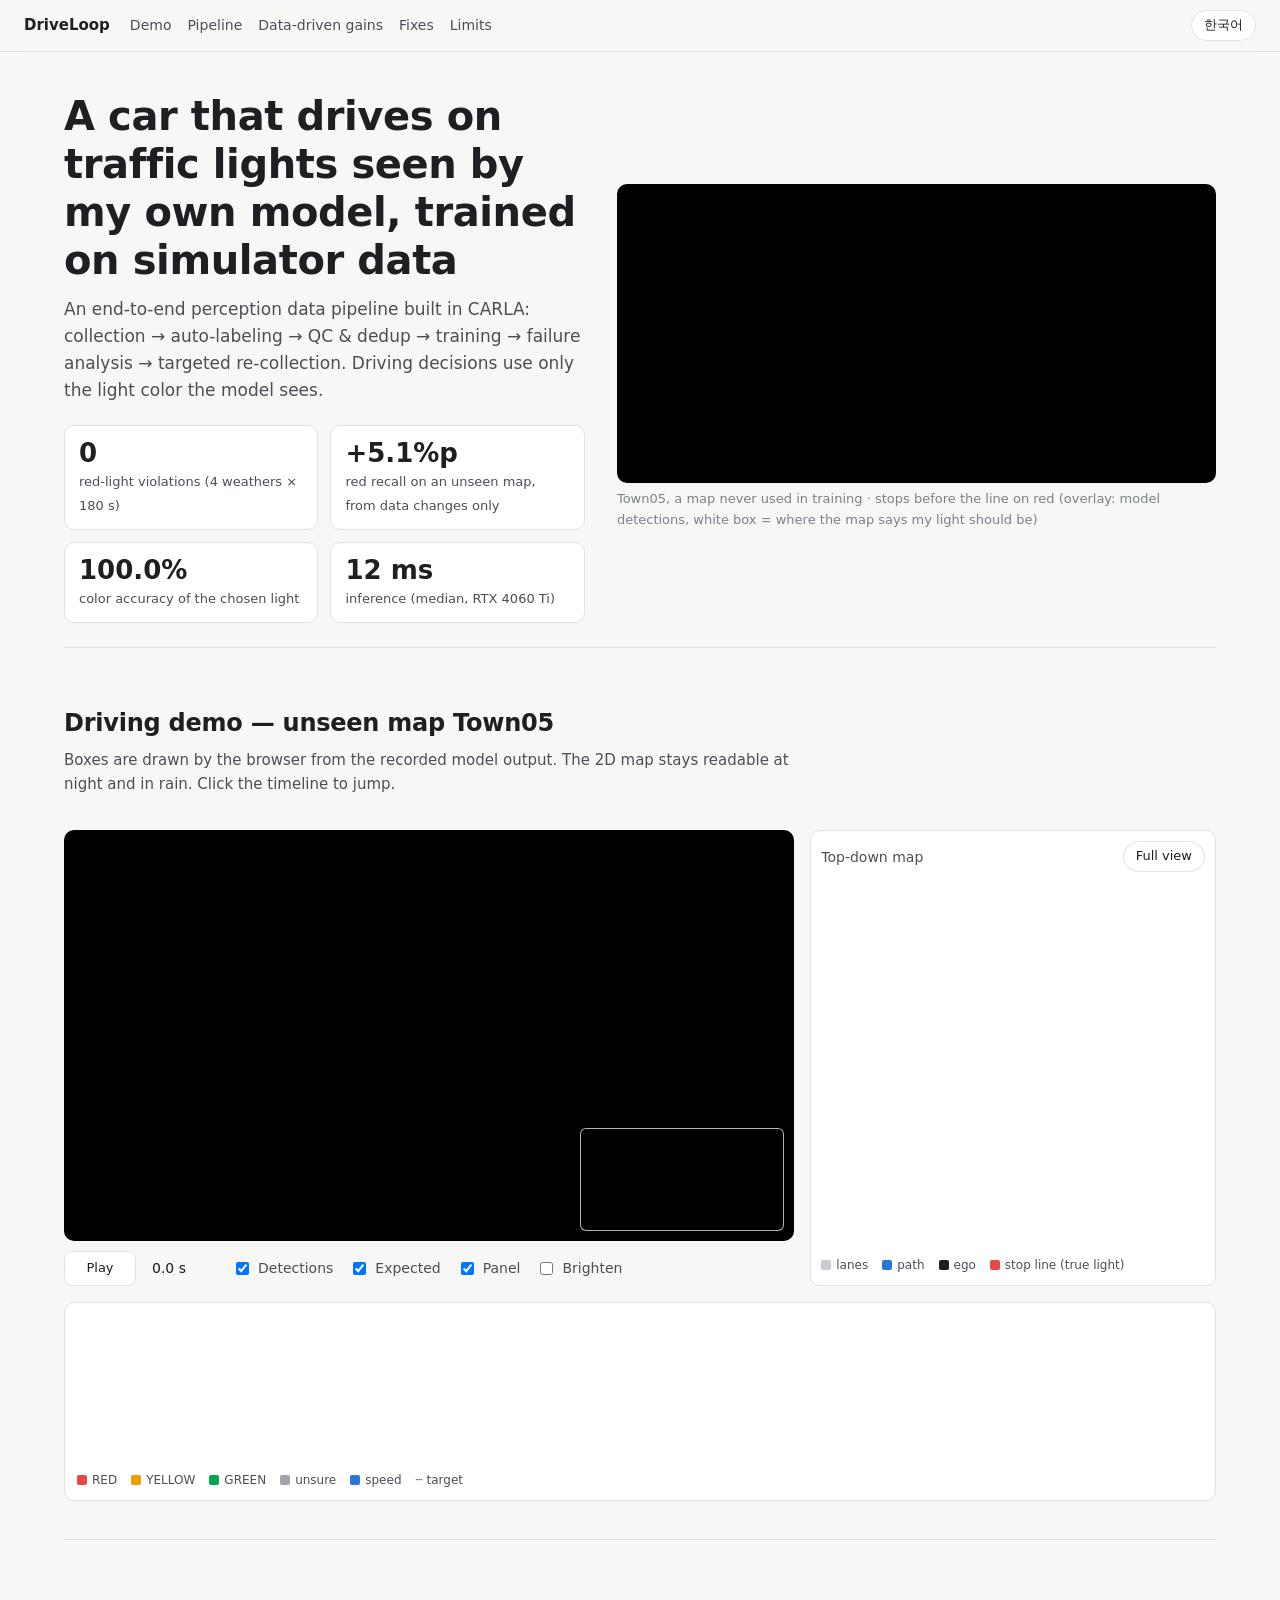
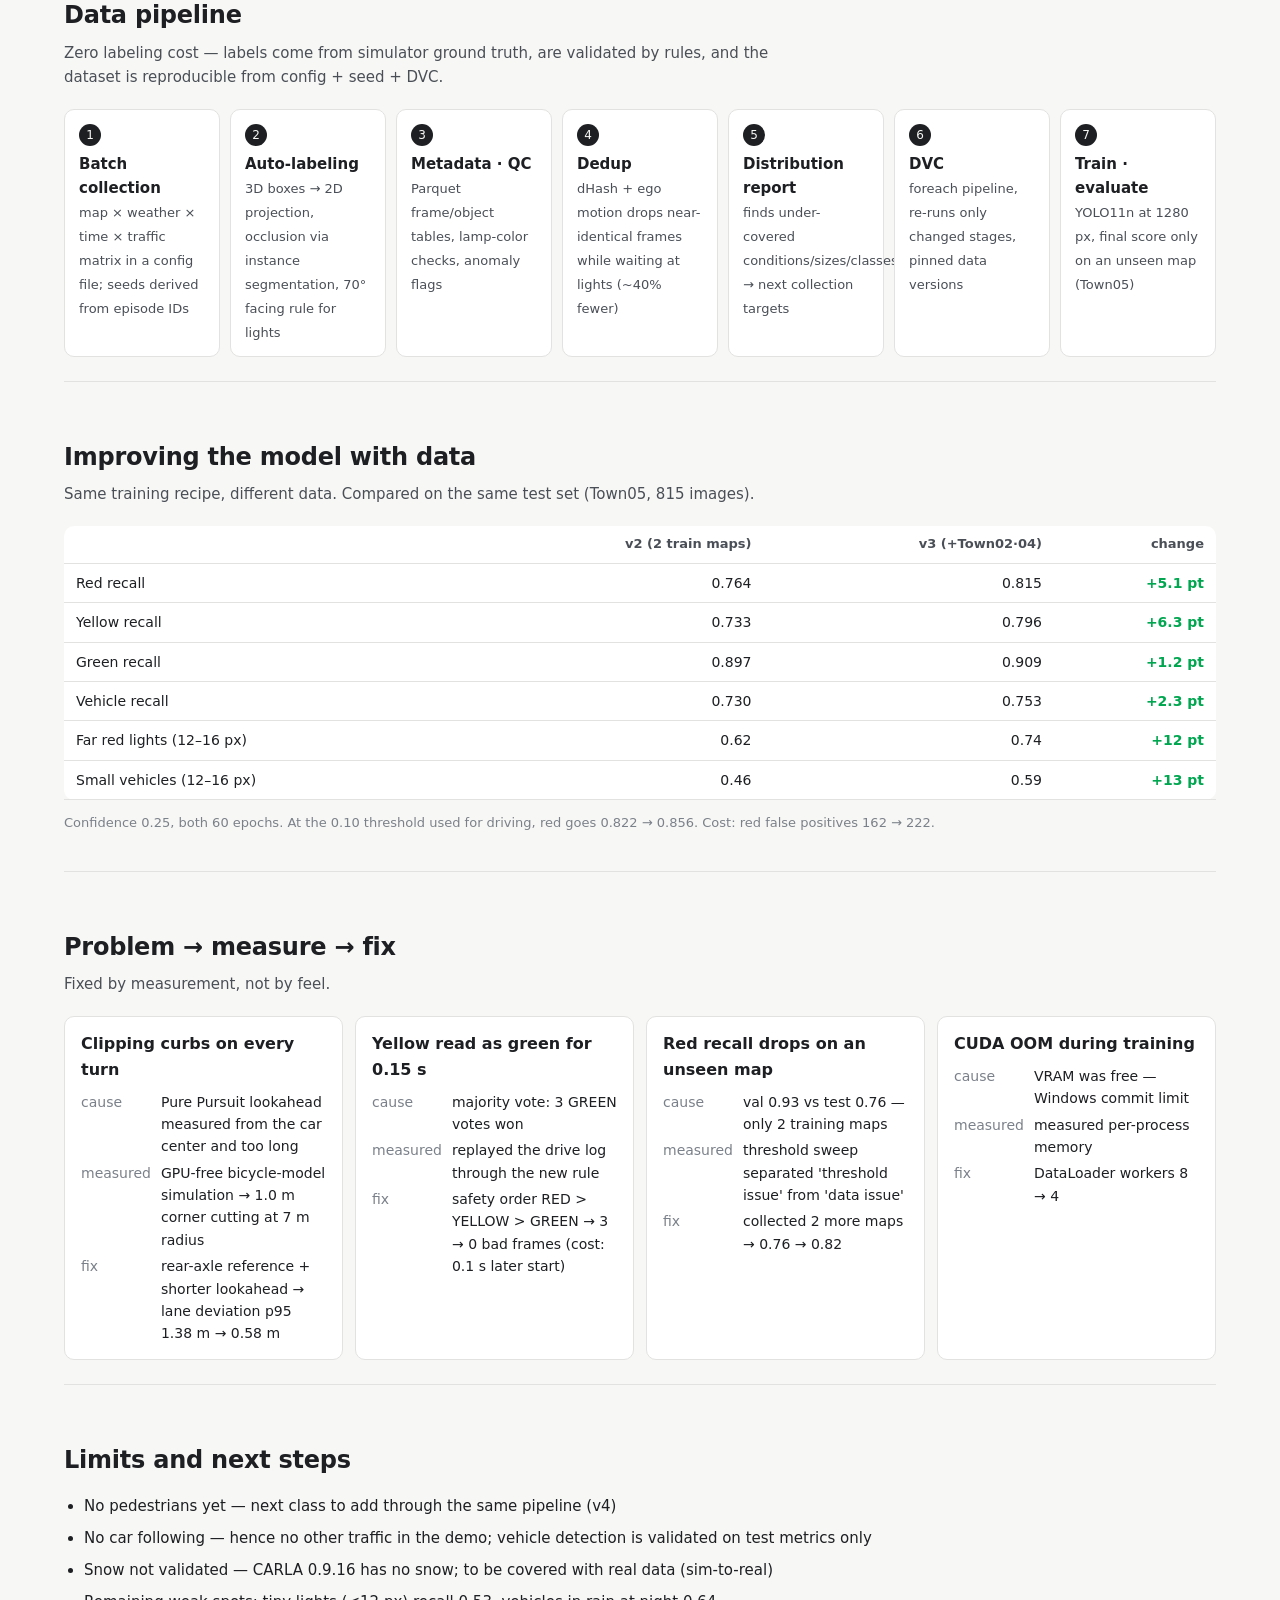
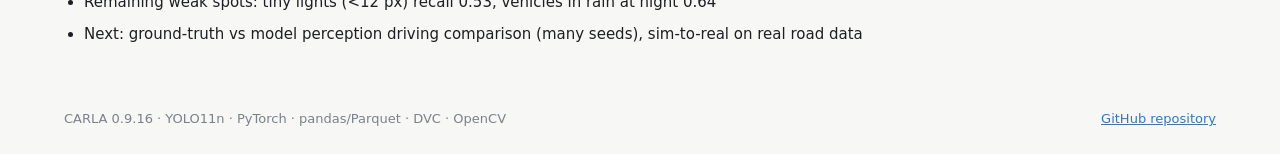
==== docs/index.html @ cf4c562f "웹페이지 테스트 웹페이지시연관리 영상은 분리해서 브랜치로 올리기로결정" ====
<!doctype html>
<html lang="ko">
<head>
<meta charset="utf-8">
<meta name="viewport" content="width=device-width, initial-scale=1">
<title>DriveLoop</title>
<meta name="description" content="CARLA 시뮬레이터에서 데이터 수집부터 자동 라벨링, 학습, 실제 주행까지 — 자율주행 인지 데이터 파이프라인">
<link rel="stylesheet" href="assets/site.css">
</head>
<body>
<header class="top">
  <a class="brand" href="#">DriveLoop</a>
  <nav>
    <a href="#demo" data-i18n="nav.demo"></a>
    <a href="#pipeline" data-i18n="nav.pipeline"></a>
    <a href="#data" data-i18n="nav.data"></a>
    <a href="#results" data-i18n="nav.results"></a>
    <a href="#limits" data-i18n="nav.limits"></a>
  </nav>
  <button id="lang" class="chip" type="button" aria-label="language">EN</button>
</header>

<main>
  <!-- 1. 요약 -->
  <section class="hero">
    <div class="hero-text">
      <h1 data-i18n="hero.title"></h1>
      <p class="lead" data-i18n="hero.lead"></p>
      <div class="stats" id="hero-stats"></div>
    </div>
    <figure class="hero-video">
      <video src="assets/highlight.mp4" autoplay muted loop playsinline></video>
      <figcaption data-i18n="hero.caption"></figcaption>
    </figure>
  </section>

  <!-- 2. 주행 데모 -->
  <section id="demo">
    <h2 data-i18n="demo.title"></h2>
    <p class="sub" data-i18n="demo.sub"></p>
    <div class="tabs" id="cond-tabs" role="tablist"></div>

    <div class="player">
      <div class="stage">
        <div class="video-wrap" id="video-wrap">
          <video id="front" playsinline muted preload="metadata"></video>
          <canvas id="overlay"></canvas>
          <video id="chase" class="inset" playsinline muted preload="metadata"></video>
          <div class="hud" id="hud"></div>
        </div>
        <div class="controls">
          <button id="play" class="btn" type="button" data-i18n="ctl.play"></button>
          <span class="time" id="time">0.0 s</span>
          <label><input type="checkbox" id="t-boxes" checked> <span data-i18n="ctl.boxes"></span></label>
          <label><input type="checkbox" id="t-expected" checked> <span data-i18n="ctl.expected"></span></label>
          <label><input type="checkbox" id="t-hud" checked> <span data-i18n="ctl.hud"></span></label>
          <label><input type="checkbox" id="t-bright"> <span data-i18n="ctl.bright"></span></label>
        </div>
      </div>
      <div class="mapbox">
        <div class="map-head">
          <span data-i18n="map.title"></span>
          <button id="map-mode" class="chip" type="button" data-i18n="map.full"></button>
        </div>
        <canvas id="map"></canvas>
        <ul class="legend" id="map-legend"></ul>
      </div>
    </div>

    <div class="timeline">
      <canvas id="timeline"></canvas>
      <div class="tip" id="tip" hidden></div>
      <ul class="legend" id="tl-legend"></ul>
    </div>
    <div class="cond-stats" id="cond-stats"></div>
  </section>

  <!-- 3. 데이터 파이프라인 -->
  <section id="pipeline">
    <h2 data-i18n="pipe.title"></h2>
    <p class="sub" data-i18n="pipe.sub"></p>
    <ol class="flow" id="flow"></ol>
  </section>

  <!-- 4. 데이터로 성능 올리기 -->
  <section id="data">
    <h2 data-i18n="data.title"></h2>
    <p class="sub" data-i18n="data.sub"></p>
    <div class="table-wrap"><table id="data-table"></table></div>
    <p class="note" data-i18n="data.note"></p>
  </section>

  <!-- 5. 모델 결과 -->
  <section id="results">
    <h2 data-i18n="res.title"></h2>
    <p class="sub" data-i18n="res.sub"></p>
    <div class="cards" id="cases"></div>
  </section>

  <!-- 6. 한계와 다음 단계 -->
  <section id="limits">
    <h2 data-i18n="lim.title"></h2>
    <ul class="limits" id="limits-list"></ul>
  </section>
</main>

<footer>
  <span data-i18n="foot.stack"></span>
  <a href="https://github.com/" id="repo-link" data-i18n="foot.repo"></a>
</footer>

<script src="assets/i18n.js"></script>
<script src="assets/app.js"></script>
</body>
</html>
---- docs/assets/site.css ----
:root {
  --bg: #f7f7f5;
  --surface: #ffffff;
  --ink: #1d1f22;
  --ink-2: #4a4f57;
  --ink-3: #7b818a;
  --line: #e2e3e0;
  --accent: #2a78d6;
  --road: #c9ccd1;
  --road-j: #dcdee2;
  --trail: #9aa0a8;
  --tl-red: #e34948;
  --tl-yellow: #eda100;
  --tl-green: #00a650;
  --tl-unknown: #a0a4ab;
  --vehicle: #2a78d6;
  --ego: #1d1f22;
  --radius: 10px;
  color-scheme: light;
}
@media (prefers-color-scheme: dark) {
  :root:not([data-theme="light"]) {
    --bg: #121416;
    --surface: #1b1e21;
    --ink: #eceef0;
    --ink-2: #b8bdc4;
    --ink-3: #868c94;
    --line: #2c3035;
    --accent: #5aa0f0;
    --road: #3a3f46;
    --road-j: #2f3339;
    --trail: #6b727b;
    --ego: #ffffff;
    color-scheme: dark;
  }
}
:root[data-theme="dark"] {
  --bg: #121416; --surface: #1b1e21; --ink: #eceef0; --ink-2: #b8bdc4; --ink-3: #868c94; --line: #2c3035;
  --accent: #5aa0f0; --road: #3a3f46; --road-j: #2f3339; --trail: #6b727b; --ego: #ffffff; color-scheme: dark;
}

* { box-sizing: border-box; }
html { scroll-behavior: smooth; }
body {
  margin: 0; background: var(--bg); color: var(--ink);
  font: 15px/1.6 "Pretendard", "Apple SD Gothic Neo", "Noto Sans KR", system-ui, -apple-system, "Segoe UI", sans-serif;
}
a { color: var(--accent); }
h1 { font-size: clamp(26px, 4vw, 40px); line-height: 1.2; margin: 0 0 12px; letter-spacing: -0.01em; }
h2 { font-size: 24px; margin: 0 0 6px; letter-spacing: -0.01em; }
.sub, .lead { color: var(--ink-2); margin: 0 0 20px; max-width: 760px; }
.lead { font-size: 17px; }
.note { color: var(--ink-3); font-size: 13px; }

.top {
  position: sticky; top: 0; z-index: 10; display: flex; align-items: center; gap: 20px;
  padding: 10px 24px; background: color-mix(in srgb, var(--bg) 88%, transparent);
  backdrop-filter: blur(8px); border-bottom: 1px solid var(--line);
}
.brand { font-weight: 700; color: var(--ink); text-decoration: none; }
.top nav { display: flex; gap: 16px; flex: 1; overflow-x: auto; }
.top nav a { color: var(--ink-2); text-decoration: none; font-size: 14px; white-space: nowrap; }
.top nav a:hover { color: var(--ink); }

main { max-width: 1200px; margin: 0 auto; padding: 0 24px; }
section { padding: 56px 0 24px; border-bottom: 1px solid var(--line); }
section:last-child { border-bottom: 0; }

.chip, .btn {
  border: 1px solid var(--line); background: var(--surface); color: var(--ink);
  border-radius: 999px; padding: 4px 12px; font: inherit; font-size: 13px; cursor: pointer;
}
.btn { border-radius: 8px; padding: 6px 14px; min-width: 72px; }
.chip:hover, .btn:hover { border-color: var(--ink-3); }

/* hero */
.hero { display: grid; grid-template-columns: 1fr 1.15fr; gap: 32px; align-items: center; padding-top: 40px; }
.hero > *, .player > *, .stage { min-width: 0; }   /* 영상 원본 폭(960px)이 그리드 칸을 밀어내지 않게 */
video, canvas { max-width: 100%; }
.hero-video { margin: 0; }
.hero-video video { width: 100%; border-radius: var(--radius); display: block; background: #000; }
.hero-video figcaption { color: var(--ink-3); font-size: 13px; margin-top: 6px; }
.stats { display: grid; grid-template-columns: repeat(2, 1fr); gap: 12px; }
.stat { background: var(--surface); border: 1px solid var(--line); border-radius: var(--radius); padding: 12px 14px; }
.stat b { display: block; font-size: 26px; line-height: 1.2; font-variant-numeric: tabular-nums; }
.stat span { color: var(--ink-2); font-size: 13px; }

/* demo */
.tabs { display: flex; gap: 8px; flex-wrap: wrap; margin-bottom: 14px; }
.tab {
  border: 1px solid var(--line); background: var(--surface); color: var(--ink-2); border-radius: 8px;
  padding: 8px 14px; cursor: pointer; font: inherit; font-size: 14px;
}
.tab[aria-selected="true"] { color: var(--ink); border-color: var(--ink); box-shadow: inset 0 -2px 0 var(--ink); }
.player { display: grid; grid-template-columns: minmax(0, 1.8fr) minmax(0, 1fr); gap: 16px; }
.video-wrap { position: relative; background: #000; border-radius: var(--radius); overflow: hidden; aspect-ratio: 16 / 9; }
.video-wrap video#front { width: 100%; height: 100%; display: block; object-fit: contain; }
.video-wrap.bright video { filter: brightness(1.8) contrast(1.1); }
#overlay { position: absolute; inset: 0; width: 100%; height: 100%; pointer-events: none; }
.inset {
  position: absolute; right: 10px; bottom: 10px; width: 28%; border: 1px solid rgba(255,255,255,.7);
  border-radius: 6px; background: #000;
}
.hud {
  position: absolute; left: 10px; top: 10px; padding: 8px 10px; border-radius: 8px; background: rgba(0,0,0,.55);
  color: #fff; font: 12px/1.5 ui-monospace, "Cascadia Mono", Consolas, monospace; white-space: pre; pointer-events: none;
}
.hud .k { color: #b9bec5; }
.hidden { display: none !important; }
.controls { display: flex; flex-wrap: wrap; align-items: center; gap: 8px 16px; margin-top: 10px; font-size: 14px; color: var(--ink-2); }
.controls label { display: inline-flex; gap: 6px; align-items: center; cursor: pointer; }
.time { font-variant-numeric: tabular-nums; min-width: 64px; color: var(--ink); }

.mapbox { background: var(--surface); border: 1px solid var(--line); border-radius: var(--radius); padding: 10px; display: flex; flex-direction: column; }
.map-head { display: flex; justify-content: space-between; align-items: center; font-size: 14px; color: var(--ink-2); margin-bottom: 6px; }
#map { width: 100%; flex: 1; min-height: 260px; border-radius: 6px; display: block; }
.legend { list-style: none; padding: 0; margin: 8px 0 0; display: flex; flex-wrap: wrap; gap: 4px 14px; font-size: 12px; color: var(--ink-2); }
.legend i { display: inline-block; width: 10px; height: 10px; border-radius: 2px; margin-right: 5px; vertical-align: -1px; }

.timeline { position: relative; margin-top: 16px; background: var(--surface); border: 1px solid var(--line); border-radius: var(--radius); padding: 10px 12px; }
#timeline { width: 100%; height: 150px; display: block; cursor: pointer; }
.tip {
  position: absolute; pointer-events: none; background: var(--ink); color: var(--bg); font-size: 12px; line-height: 1.5;
  padding: 6px 8px; border-radius: 6px; white-space: nowrap; transform: translate(-50%, -110%);
}
.cond-stats { display: grid; grid-template-columns: repeat(auto-fit, minmax(150px, 1fr)); gap: 10px; margin-top: 14px; }

/* pipeline */
.flow { list-style: none; padding: 0; margin: 0; display: grid; grid-template-columns: repeat(auto-fit, minmax(150px, 1fr)); gap: 10px; counter-reset: s; }
.flow li { background: var(--surface); border: 1px solid var(--line); border-radius: var(--radius); padding: 12px 14px; counter-increment: s; }
.flow li::before { content: counter(s); display: inline-block; width: 22px; height: 22px; border-radius: 50%; background: var(--ink); color: var(--bg); text-align: center; font-size: 12px; line-height: 22px; margin-bottom: 6px; }
.flow b { display: block; }
.flow span { color: var(--ink-2); font-size: 13px; }

/* table */
.table-wrap { overflow-x: auto; }
table { border-collapse: collapse; width: 100%; font-size: 14px; font-variant-numeric: tabular-nums; background: var(--surface); border-radius: var(--radius); }
th, td { padding: 8px 12px; text-align: right; border-bottom: 1px solid var(--line); white-space: nowrap; }
th:first-child, td:first-child { text-align: left; }
th { color: var(--ink-2); font-weight: 600; font-size: 13px; }
.up { color: var(--tl-green); font-weight: 600; }
.down { color: var(--tl-red); }

/* cards */
.cards { display: grid; grid-template-columns: repeat(auto-fit, minmax(260px, 1fr)); gap: 12px; }
.card { background: var(--surface); border: 1px solid var(--line); border-radius: var(--radius); padding: 14px 16px; }
.card h3 { margin: 0 0 8px; font-size: 16px; }
.card dl { margin: 0; display: grid; grid-template-columns: auto 1fr; gap: 4px 10px; font-size: 14px; }
.card dt { color: var(--ink-3); }
.card dd { margin: 0; }
.limits { padding-left: 20px; }
.limits li { margin-bottom: 8px; }

footer { max-width: 1200px; margin: 0 auto; padding: 24px; color: var(--ink-3); font-size: 13px; display: flex; justify-content: space-between; gap: 12px; flex-wrap: wrap; }

@media (max-width: 900px) {
  .hero, .player { grid-template-columns: 1fr; }
  #map { min-height: 300px; }
}
@media (max-width: 560px) {
  main, .top, footer { padding-left: 16px; padding-right: 16px; }
  .top nav { display: none; }
  .stats { grid-template-columns: 1fr 1fr; }
  .hud { font-size: 10px; }
}
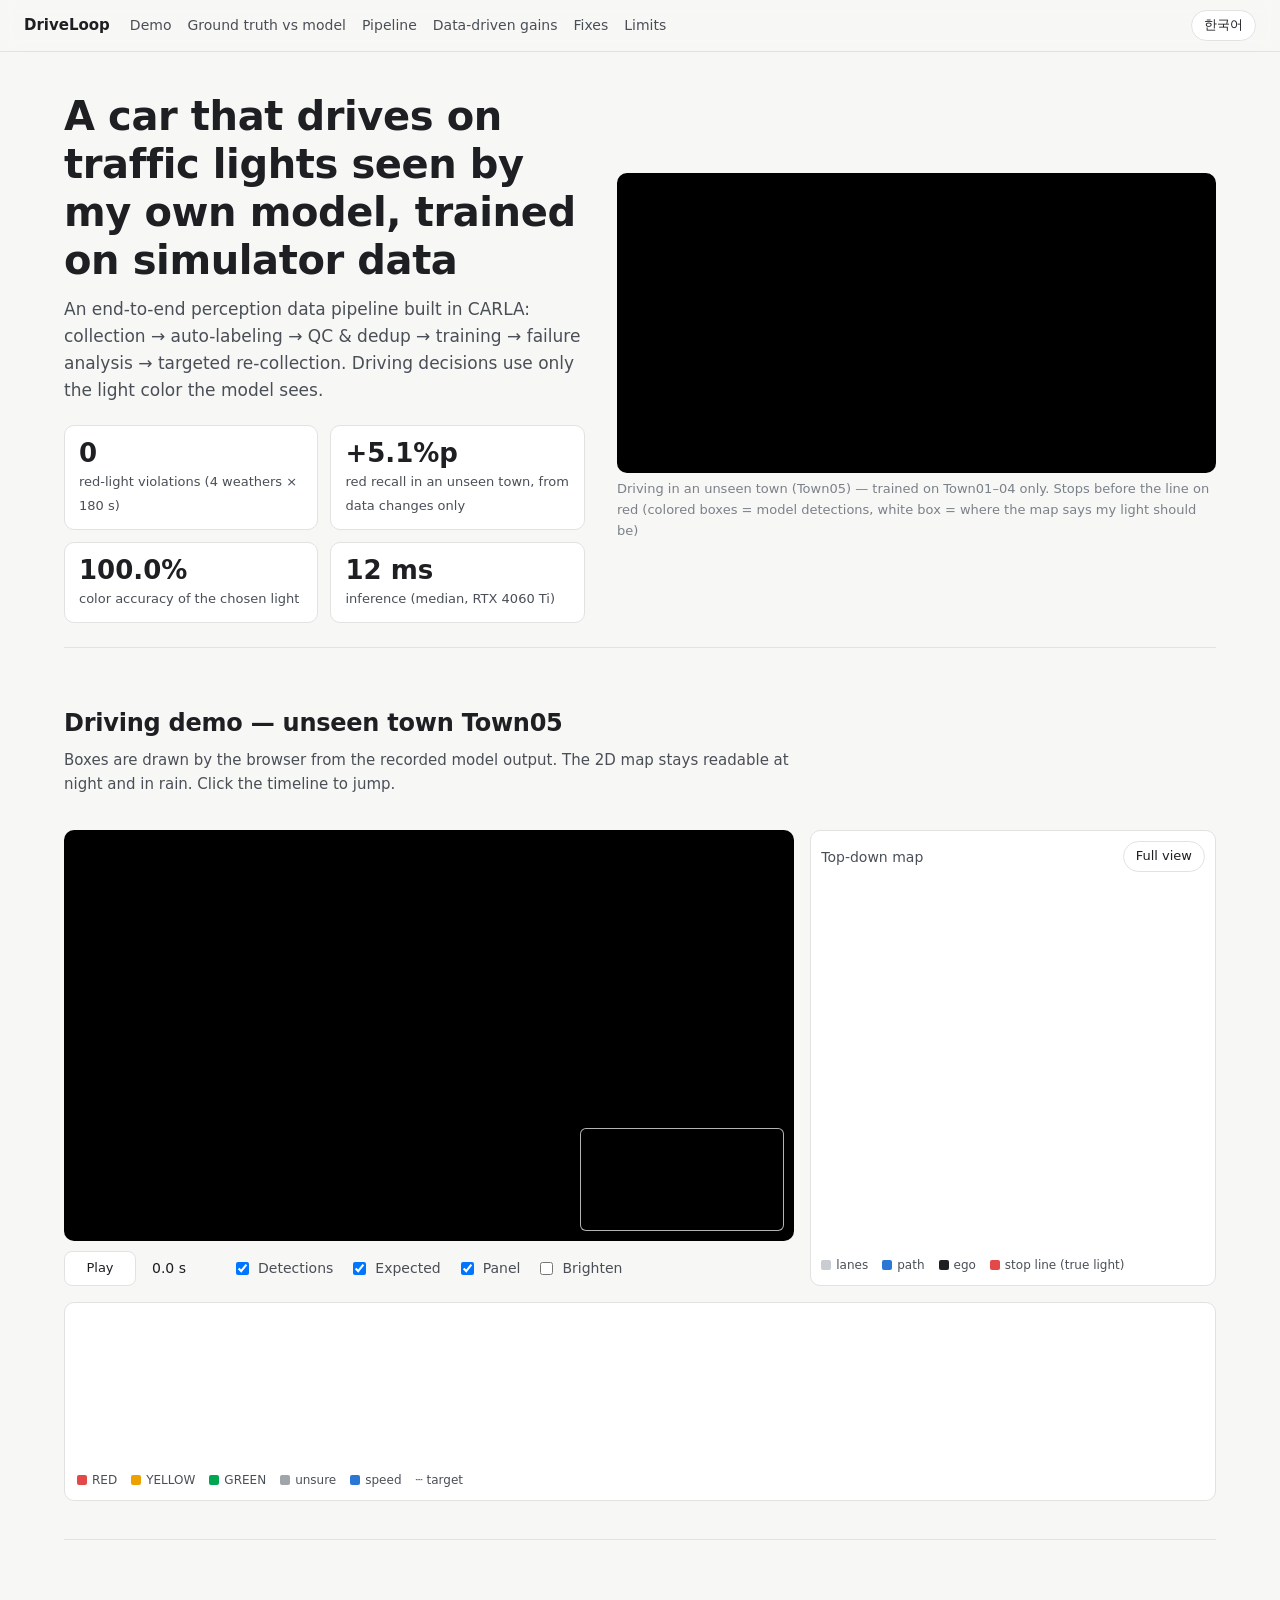
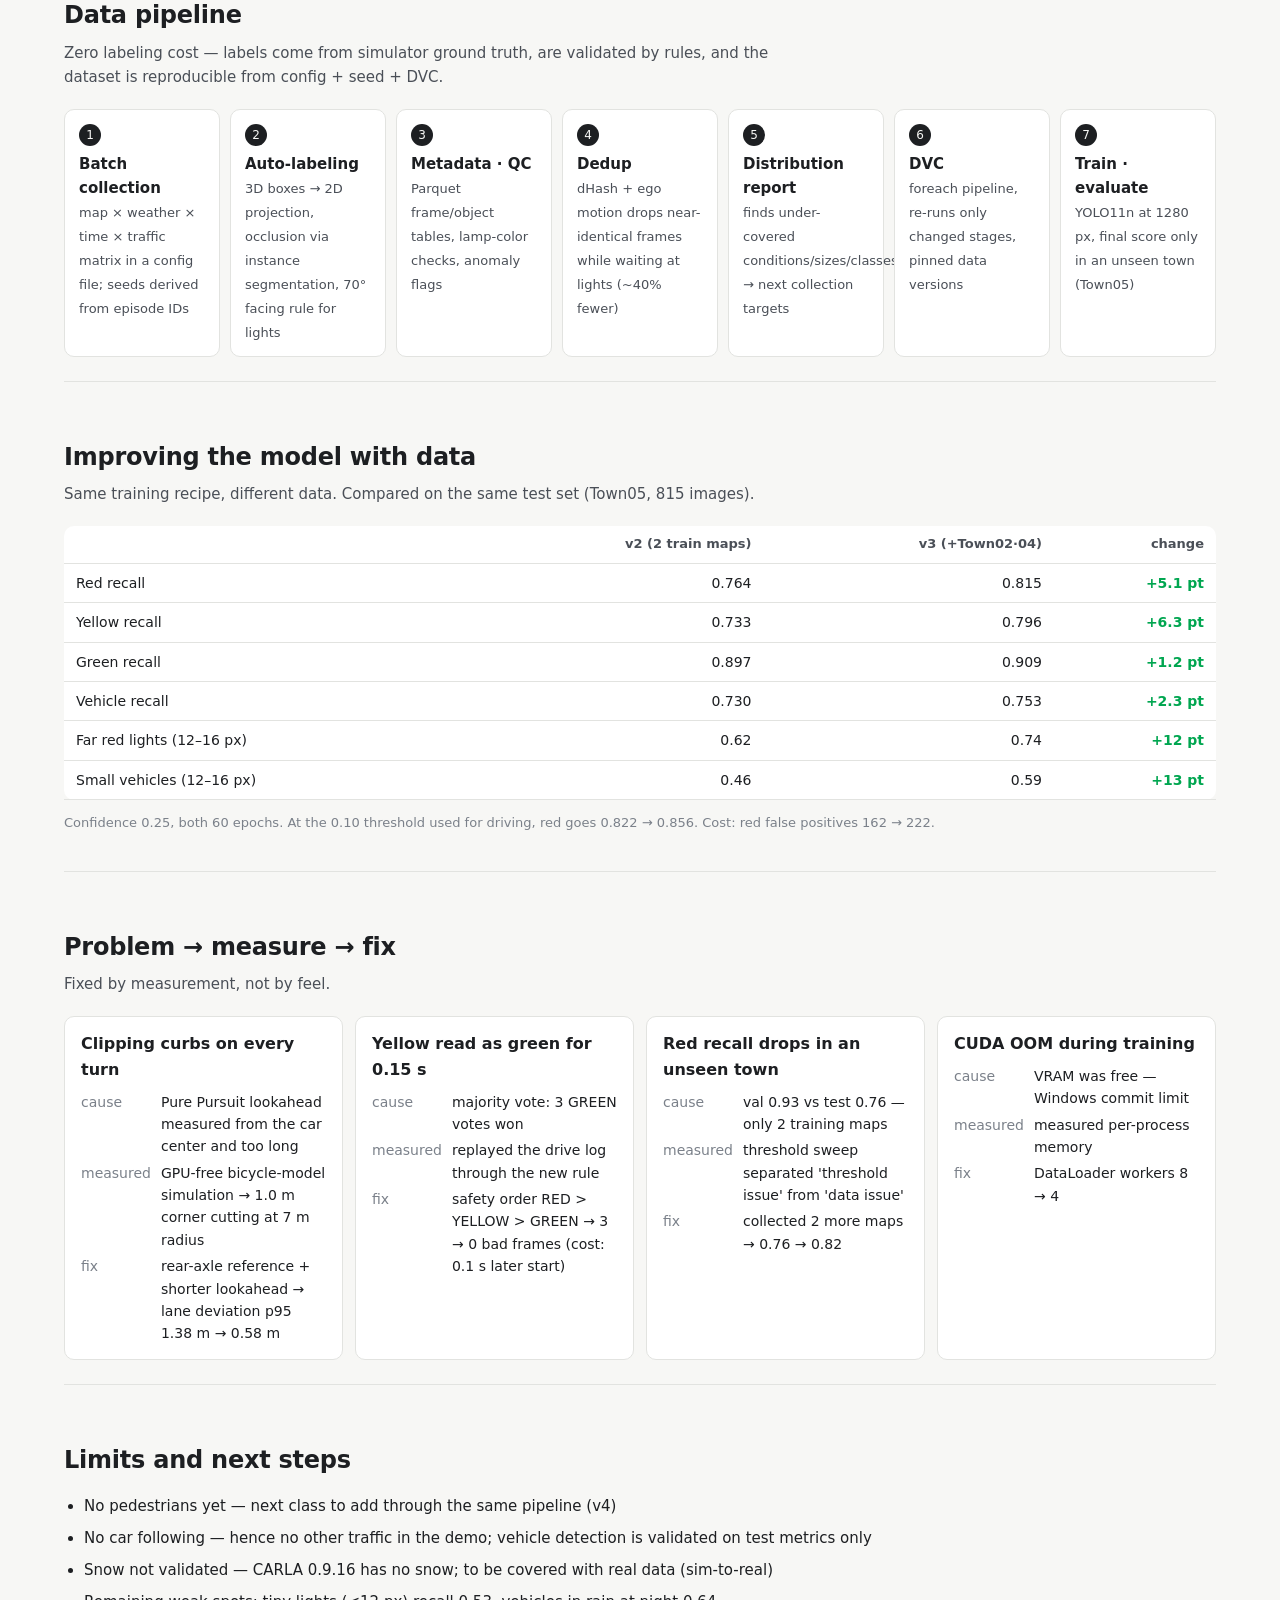
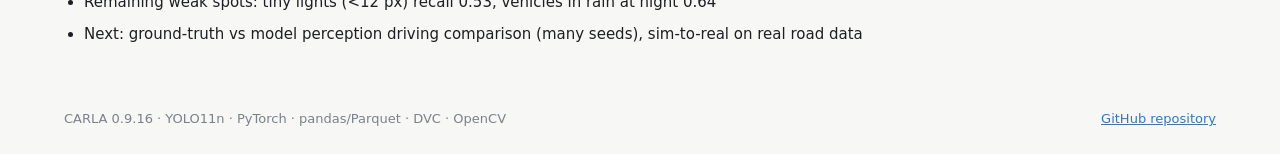
==== commit aceaf79b: "3단계 추가검증 3단계 정답값 vs 모델 인지 주행 비교 (40회, 위반 0, 위험 장면 2건)" ====
--- a/docs/index.html
+++ b/docs/index.html
@@ -12,6 +12,7 @@
   <a class="brand" href="#">DriveLoop</a>
   <nav>
     <a href="#demo" data-i18n="nav.demo"></a>
+    <a href="#compare" data-i18n="nav.compare"></a>
     <a href="#pipeline" data-i18n="nav.pipeline"></a>
     <a href="#data" data-i18n="nav.data"></a>
     <a href="#results" data-i18n="nav.results"></a>
@@ -75,6 +76,18 @@
     <div class="cond-stats" id="cond-stats"></div>
   </section>
 
+  <!-- 2+. 정답값 인지 vs 내 모델 인지 -->
+  <section id="compare">
+    <h2 data-i18n="cmp.title"></h2>
+    <p class="sub" data-i18n="cmp.sub"></p>
+    <div class="table-wrap"><table id="cmp-total"></table></div>
+    <h3 class="h3" data-i18n="cmp.byCond"></h3>
+    <div class="table-wrap"><table id="cmp-cond"></table></div>
+    <p class="note" id="cmp-note"></p>
+    <h3 class="h3" data-i18n="cmp.found"></h3>
+    <div class="cards" id="cmp-cases"></div>
+  </section>
+
   <!-- 3. 데이터 파이프라인 -->
   <section id="pipeline">
     <h2 data-i18n="pipe.title"></h2>
--- a/docs/assets/site.css
+++ b/docs/assets/site.css
@@ -138,6 +138,12 @@
 th, td { padding: 8px 12px; text-align: right; border-bottom: 1px solid var(--line); white-space: nowrap; }
 th:first-child, td:first-child { text-align: left; }
 th { color: var(--ink-2); font-weight: 600; font-size: 13px; }
+.h3 { font-size: 16px; margin: 22px 0 8px; }
+.sev { display: inline-block; font-size: 12px; font-weight: 600; padding: 1px 8px; border-radius: 999px; margin-left: 6px; vertical-align: 2px; border: 1px solid currentColor; }
+.sev.high { color: var(--tl-red); }
+.sev.mid { color: var(--tl-yellow); }
+.sev.low { color: var(--ink-3); }
+td.hl { font-weight: 600; }
 .up { color: var(--tl-green); font-weight: 600; }
 .down { color: var(--tl-red); }
 
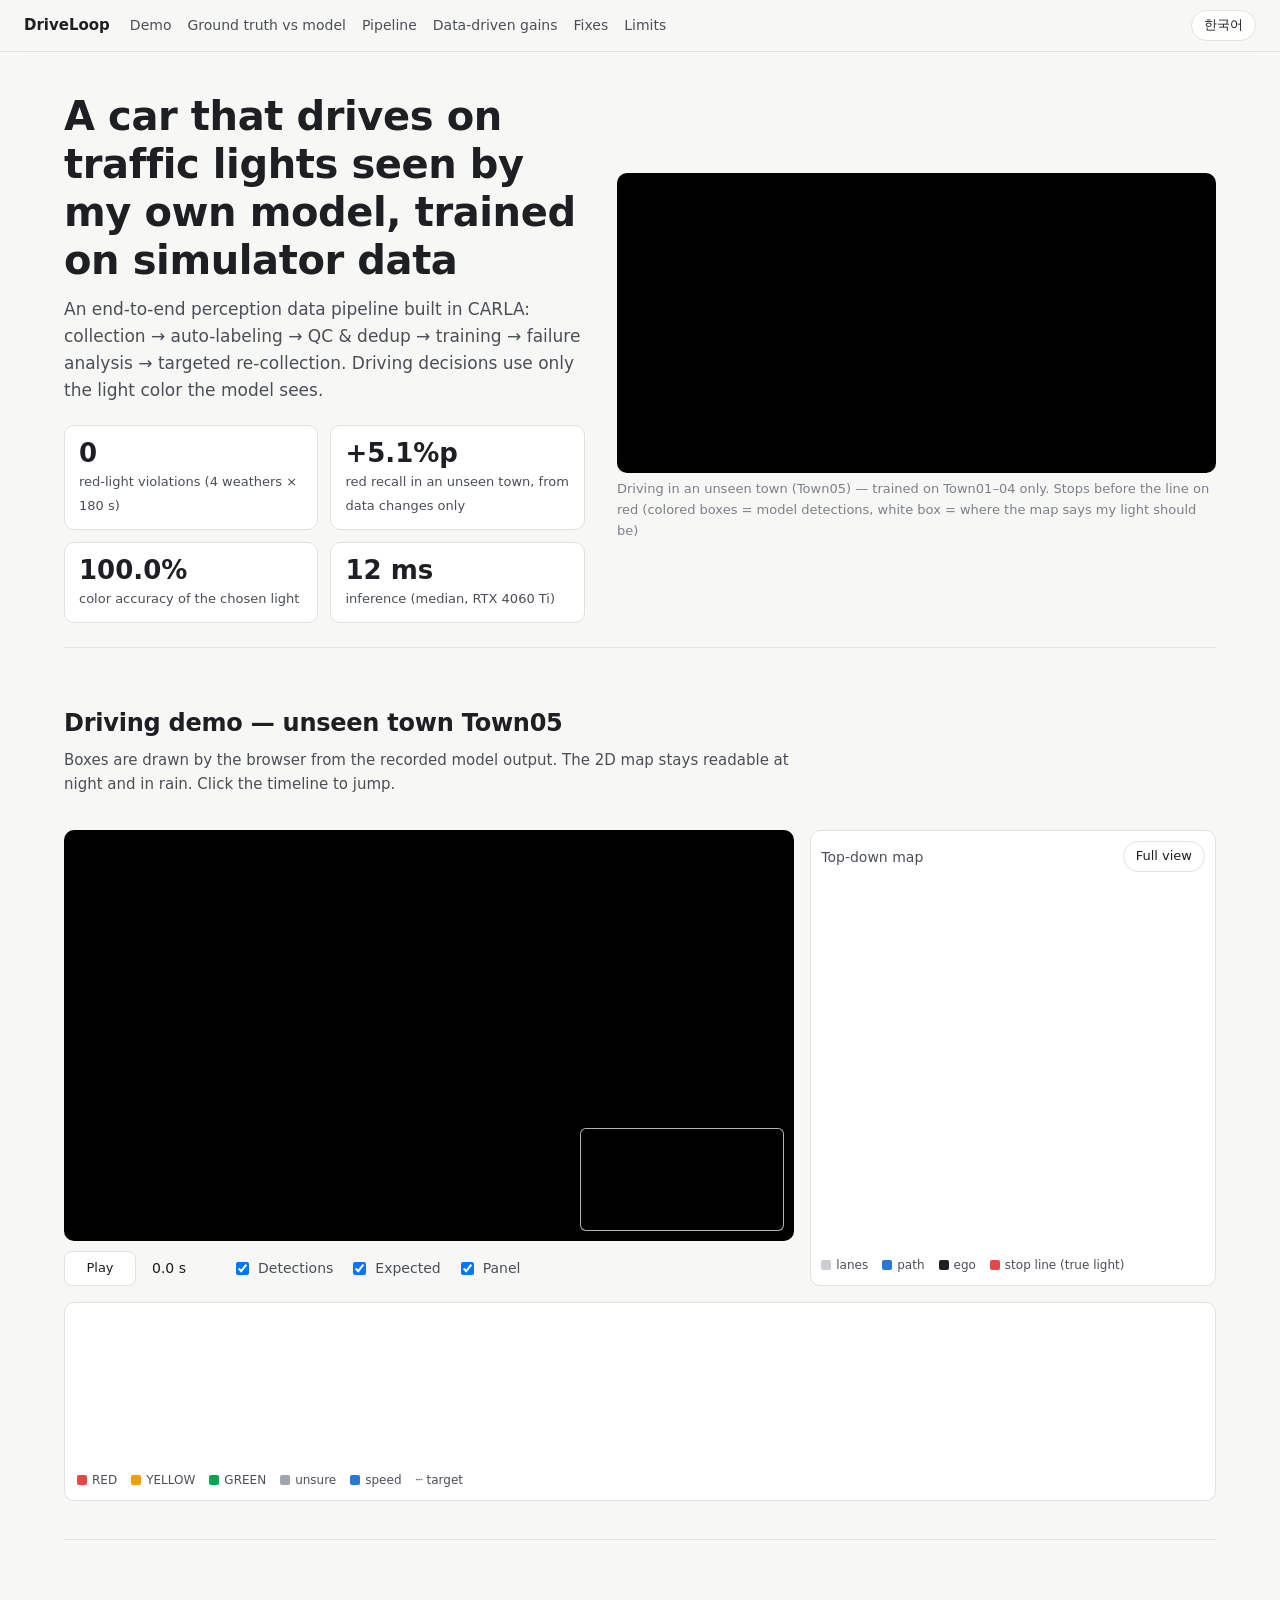
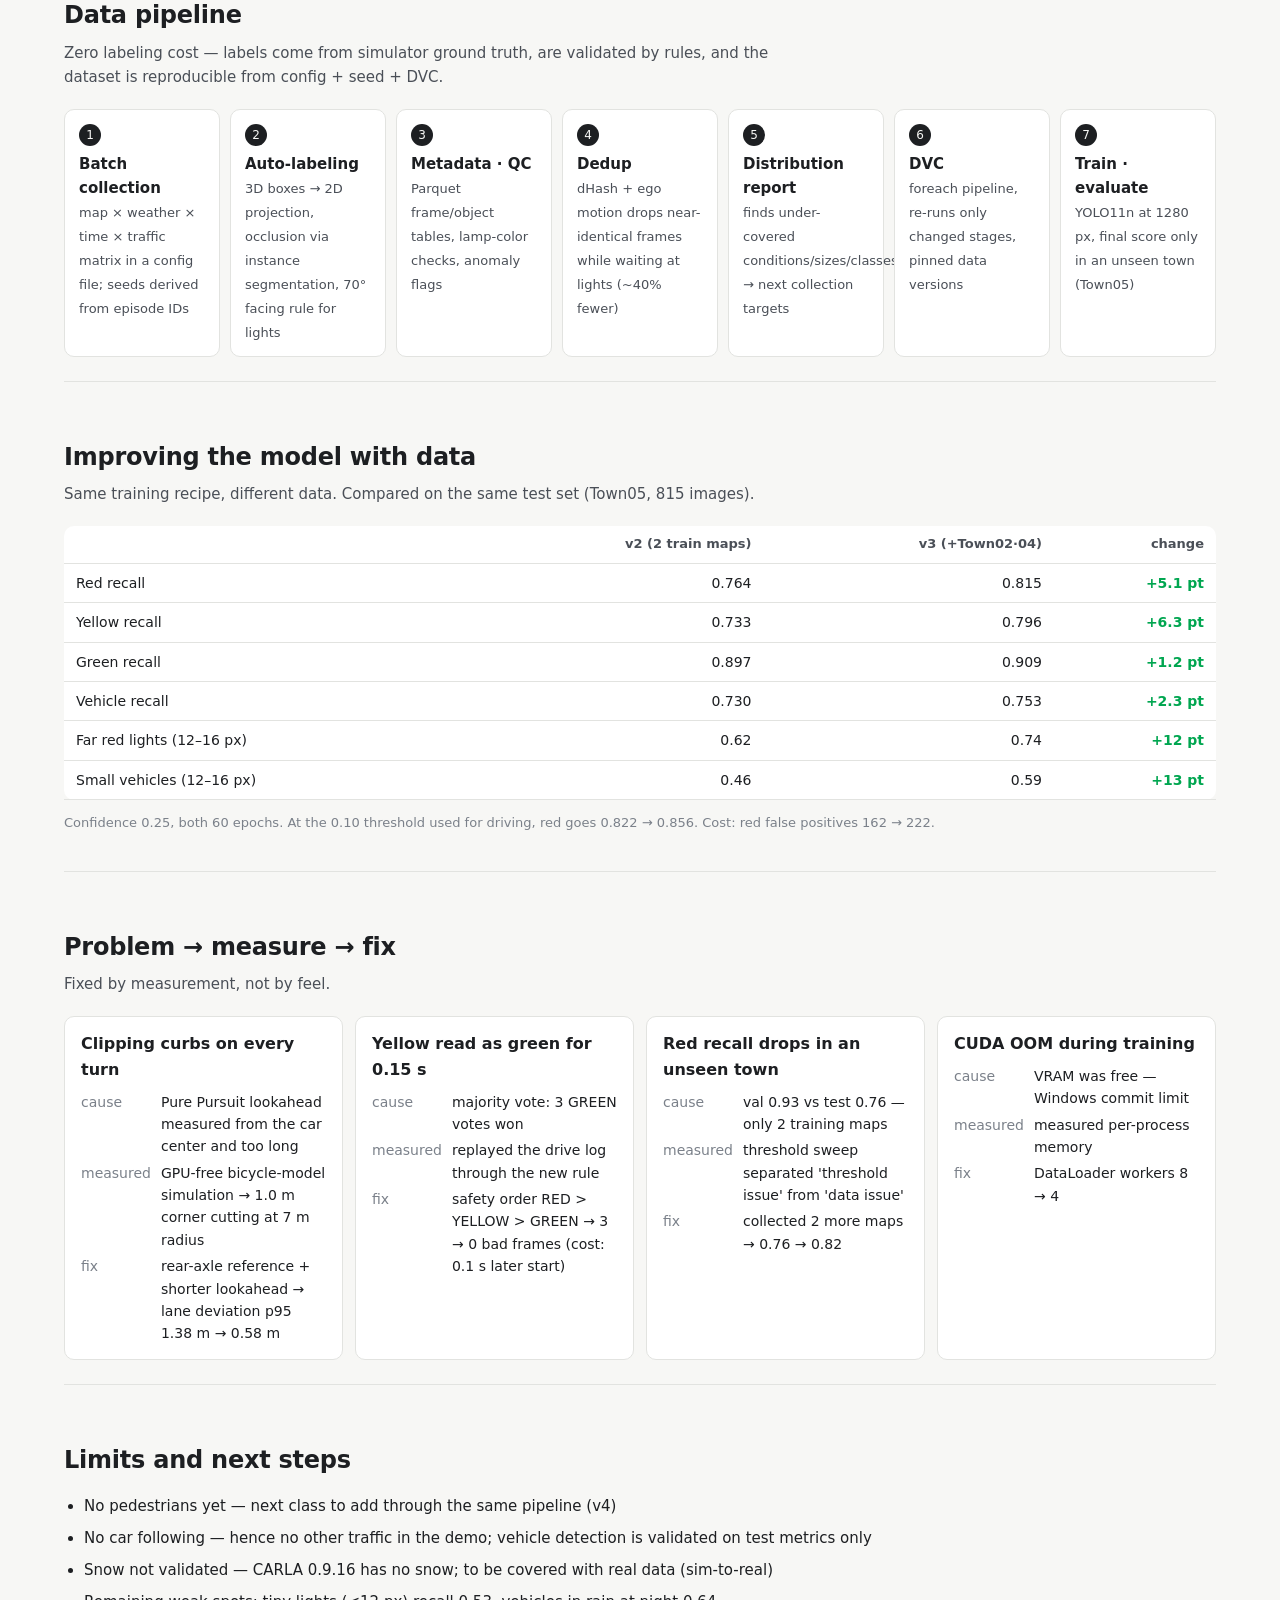
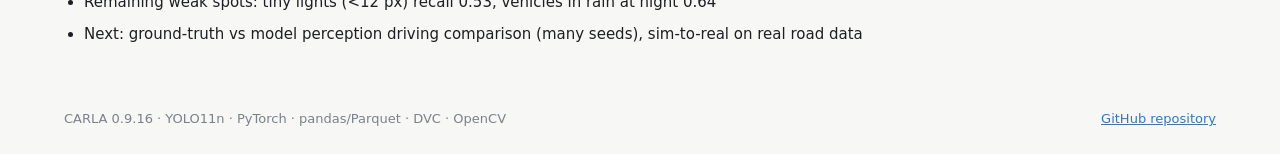
==== commit fe7fd840: "로그보강,규칙재정의 급제동오류해결을위한 정비 ,판단규칙재정비" ====
--- a/docs/index.html
+++ b/docs/index.html
@@ -55,7 +55,6 @@
           <label><input type="checkbox" id="t-boxes" checked> <span data-i18n="ctl.boxes"></span></label>
           <label><input type="checkbox" id="t-expected" checked> <span data-i18n="ctl.expected"></span></label>
           <label><input type="checkbox" id="t-hud" checked> <span data-i18n="ctl.hud"></span></label>
-          <label><input type="checkbox" id="t-bright"> <span data-i18n="ctl.bright"></span></label>
         </div>
       </div>
       <div class="mapbox">
--- a/docs/assets/site.css
+++ b/docs/assets/site.css
@@ -95,7 +95,6 @@
 .player { display: grid; grid-template-columns: minmax(0, 1.8fr) minmax(0, 1fr); gap: 16px; }
 .video-wrap { position: relative; background: #000; border-radius: var(--radius); overflow: hidden; aspect-ratio: 16 / 9; }
 .video-wrap video#front { width: 100%; height: 100%; display: block; object-fit: contain; }
-.video-wrap.bright video { filter: brightness(1.8) contrast(1.1); }
 #overlay { position: absolute; inset: 0; width: 100%; height: 100%; pointer-events: none; }
 .inset {
   position: absolute; right: 10px; bottom: 10px; width: 28%; border: 1px solid rgba(255,255,255,.7);
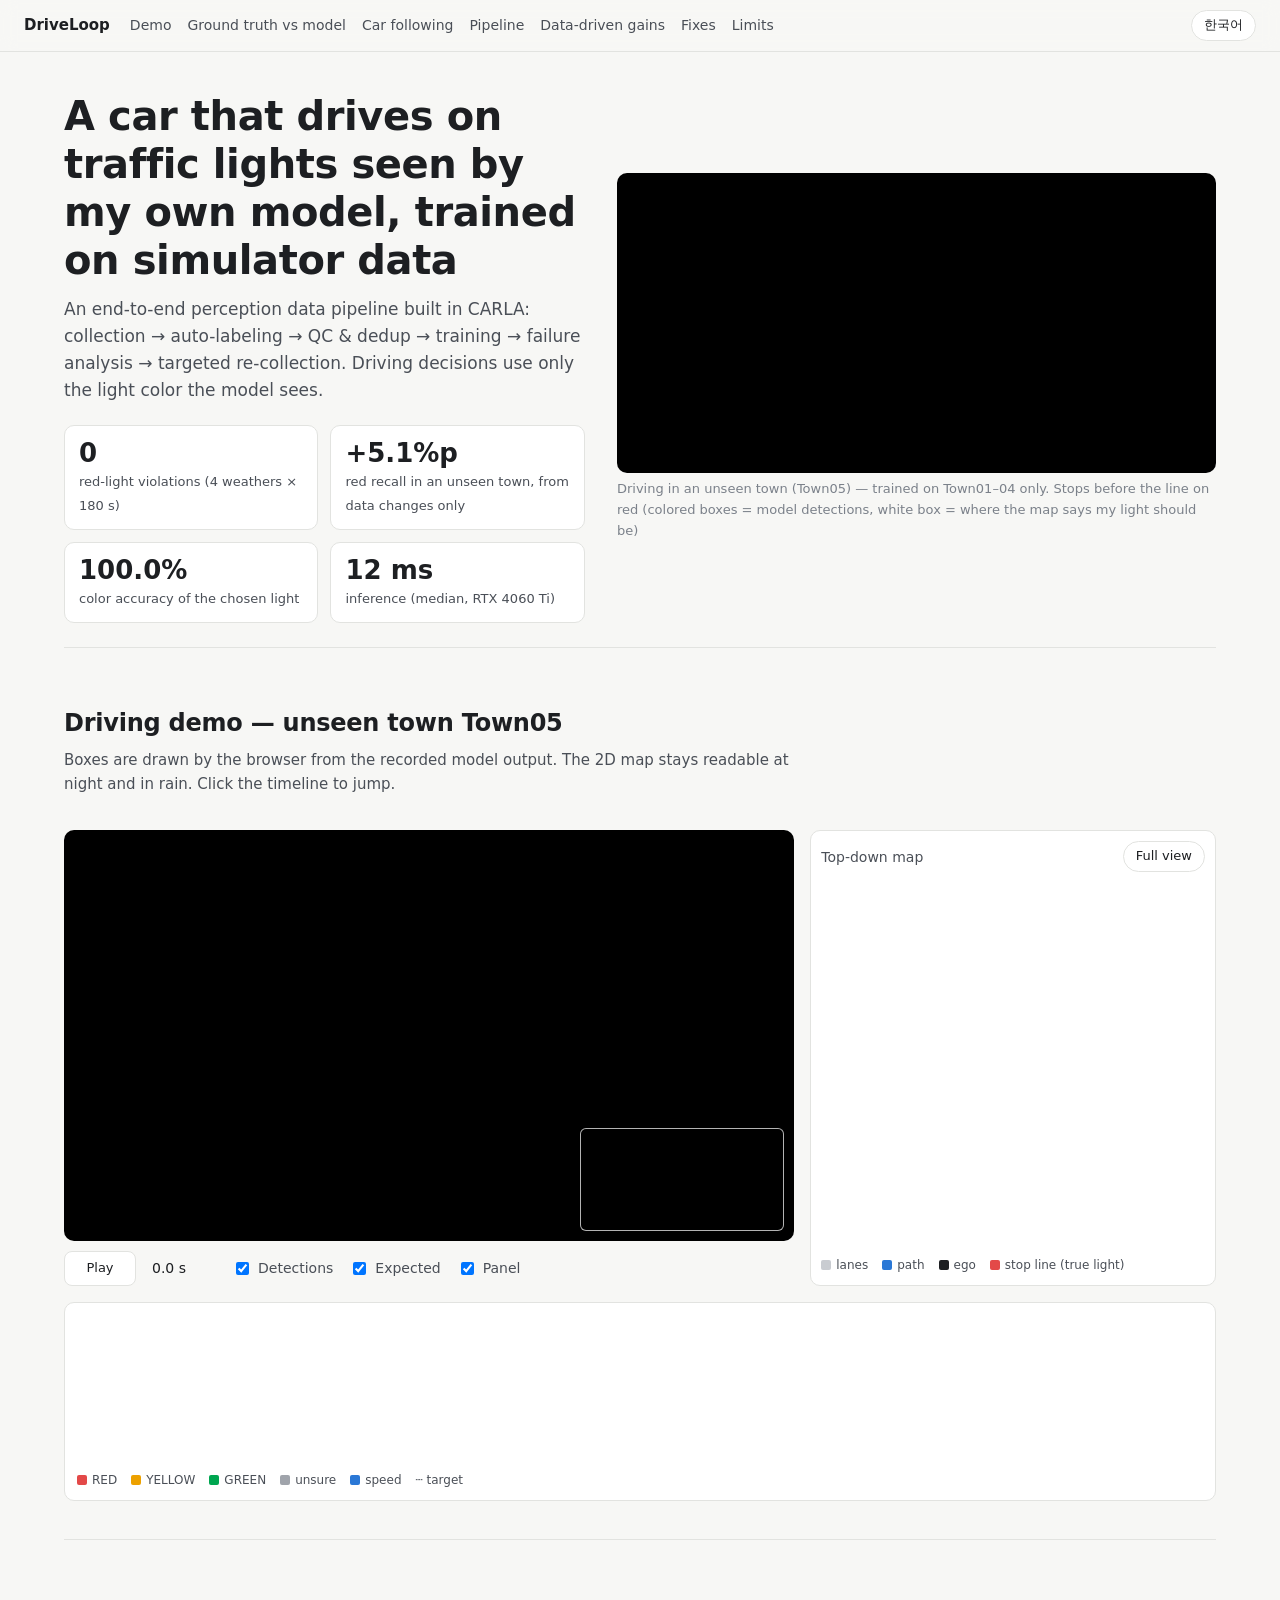
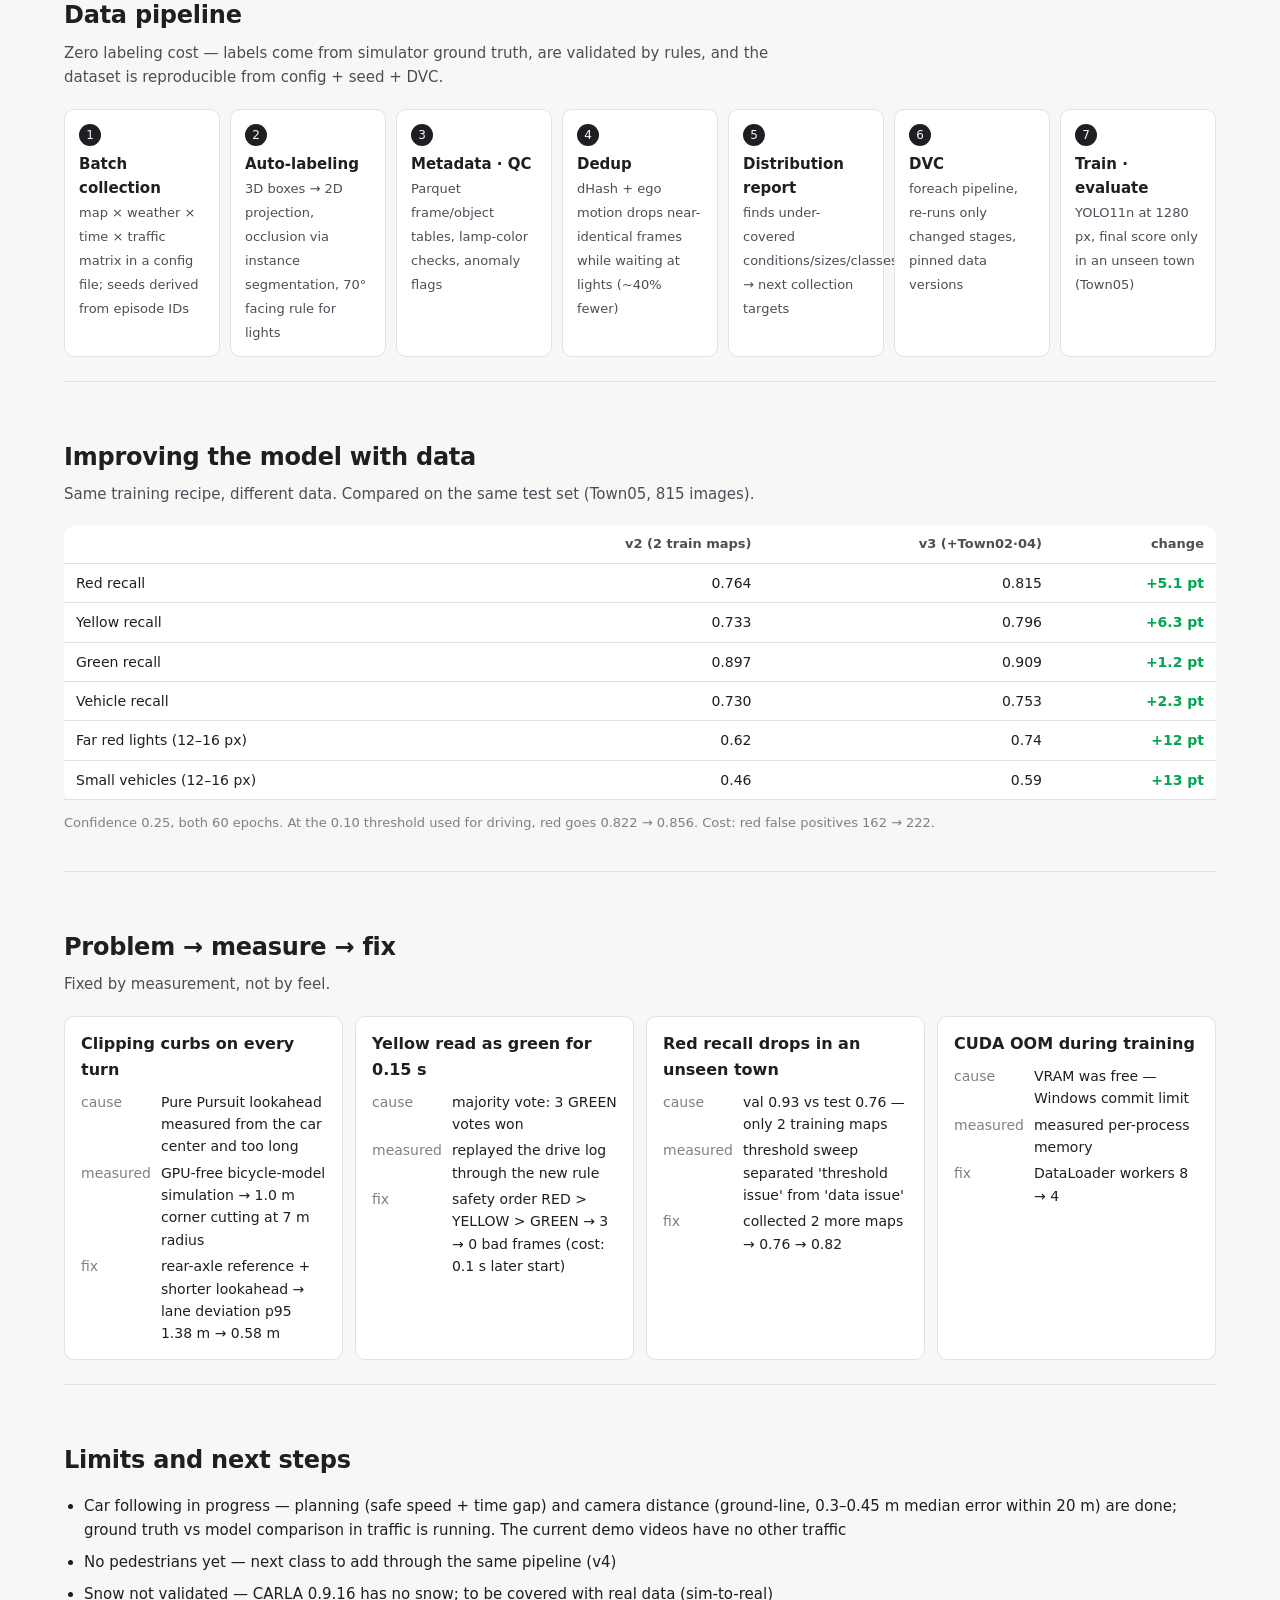
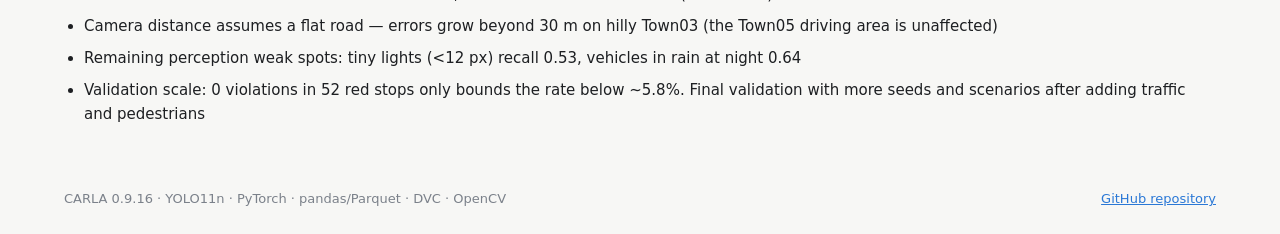
==== commit 2b82621a: "acc 앞차와의 상호작용추가 최종 결과 표: 시나리오 4개 × 정답값/모델. 충돌, 최소 간격, 최소 TTC, 급제동, 멈춘 간격, 거리 오차, 놓침" ====
--- a/docs/index.html
+++ b/docs/index.html
@@ -13,6 +13,7 @@
   <nav>
     <a href="#demo" data-i18n="nav.demo"></a>
     <a href="#compare" data-i18n="nav.compare"></a>
+    <a href="#acc" data-i18n="nav.acc"></a>
     <a href="#pipeline" data-i18n="nav.pipeline"></a>
     <a href="#data" data-i18n="nav.data"></a>
     <a href="#results" data-i18n="nav.results"></a>
@@ -85,6 +86,23 @@
     <p class="note" id="cmp-note"></p>
     <h3 class="h3" data-i18n="cmp.found"></h3>
     <div class="cards" id="cmp-cases"></div>
+    <h3 class="h3" data-i18n="cmp.fixTitle"></h3>
+    <p class="sub" data-i18n="cmp.fixSub"></p>
+    <div class="table-wrap"><table id="cmp-fix"></table></div>
+    <p class="note" data-i18n="cmp.fixNote"></p>
+  </section>
+
+  <!-- 2++. 앞차 따라가기 -->
+  <section id="acc">
+    <h2 data-i18n="acc.title"></h2>
+    <p class="sub" data-i18n="acc.sub"></p>
+    <div class="clips" id="acc-clips"></div>
+    <h3 class="h3" data-i18n="acc.finalTitle"></h3>
+    <div class="table-wrap"><table id="acc-final"></table></div>
+    <h3 class="h3" data-i18n="acc.evoTitle"></h3>
+    <p class="sub" data-i18n="acc.evoSub"></p>
+    <div class="table-wrap"><table id="acc-evo"></table></div>
+    <div class="cards" id="acc-cases"></div>
   </section>
 
   <!-- 3. 데이터 파이프라인 -->
--- a/docs/assets/site.css
+++ b/docs/assets/site.css
@@ -81,6 +81,7 @@
 .hero-video video { width: 100%; border-radius: var(--radius); display: block; background: #000; }
 .hero-video figcaption { color: var(--ink-3); font-size: 13px; margin-top: 6px; }
 .stats { display: grid; grid-template-columns: repeat(2, 1fr); gap: 12px; }
+.stats .stat:last-child:nth-child(odd) { grid-column: 1 / -1; }   /* 홀수 개면 마지막 칸을 가로로 */
 .stat { background: var(--surface); border: 1px solid var(--line); border-radius: var(--radius); padding: 12px 14px; }
 .stat b { display: block; font-size: 26px; line-height: 1.2; font-variant-numeric: tabular-nums; }
 .stat span { color: var(--ink-2); font-size: 13px; }
@@ -138,6 +139,13 @@
 th:first-child, td:first-child { text-align: left; }
 th { color: var(--ink-2); font-weight: 600; font-size: 13px; }
 .h3 { font-size: 16px; margin: 22px 0 8px; }
+#acc-evo th:nth-child(2), #acc-evo td:nth-child(2) { text-align: left; white-space: normal; min-width: 220px; }
+#acc-cases { margin-top: 14px; }
+.clips { display: grid; grid-template-columns: repeat(auto-fit, minmax(260px, 1fr)); gap: 12px; margin-bottom: 8px; }
+.clips:empty { display: none; }
+.clip { margin: 0; }
+.clip video { width: 100%; border-radius: var(--radius); display: block; background: #000; }
+.clip figcaption { font-size: 13px; color: var(--ink-2); margin-top: 4px; }
 .sev { display: inline-block; font-size: 12px; font-weight: 600; padding: 1px 8px; border-radius: 999px; margin-left: 6px; vertical-align: 2px; border: 1px solid currentColor; }
 .sev.high { color: var(--tl-red); }
 .sev.mid { color: var(--tl-yellow); }
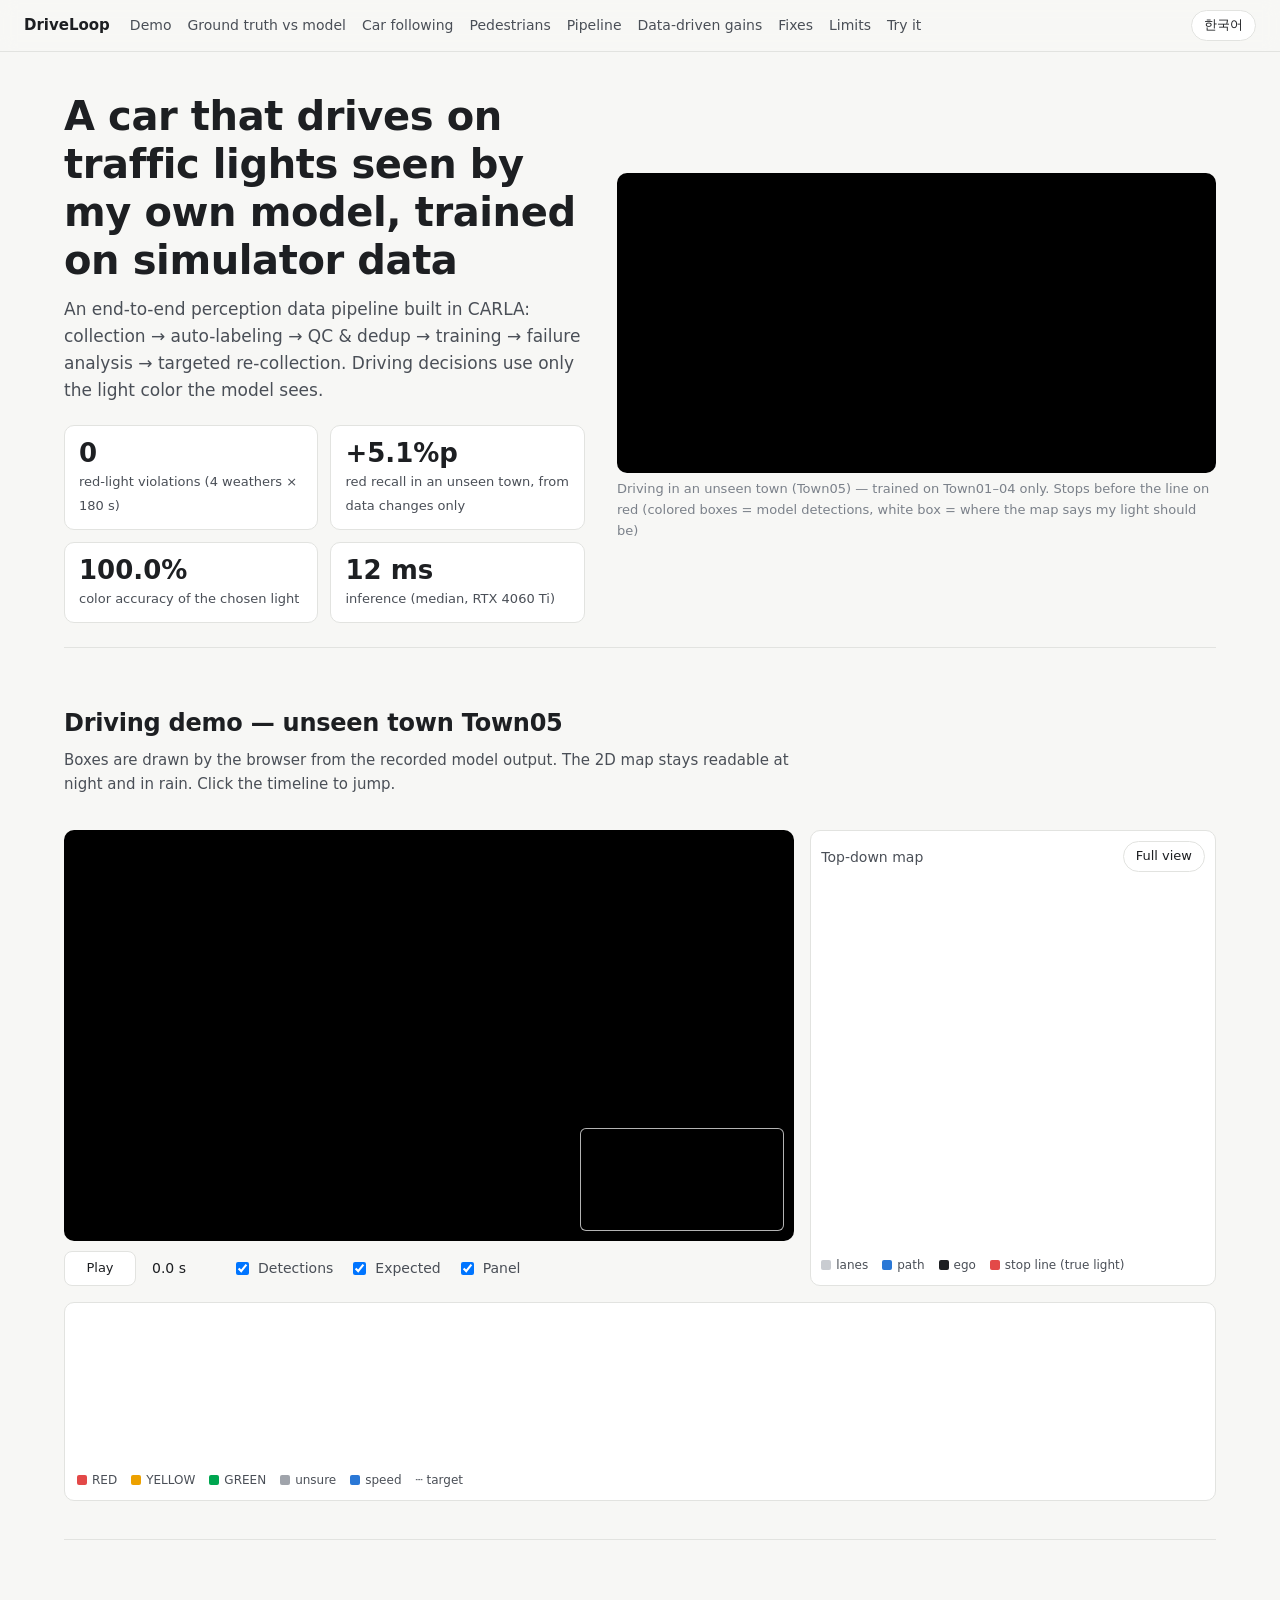
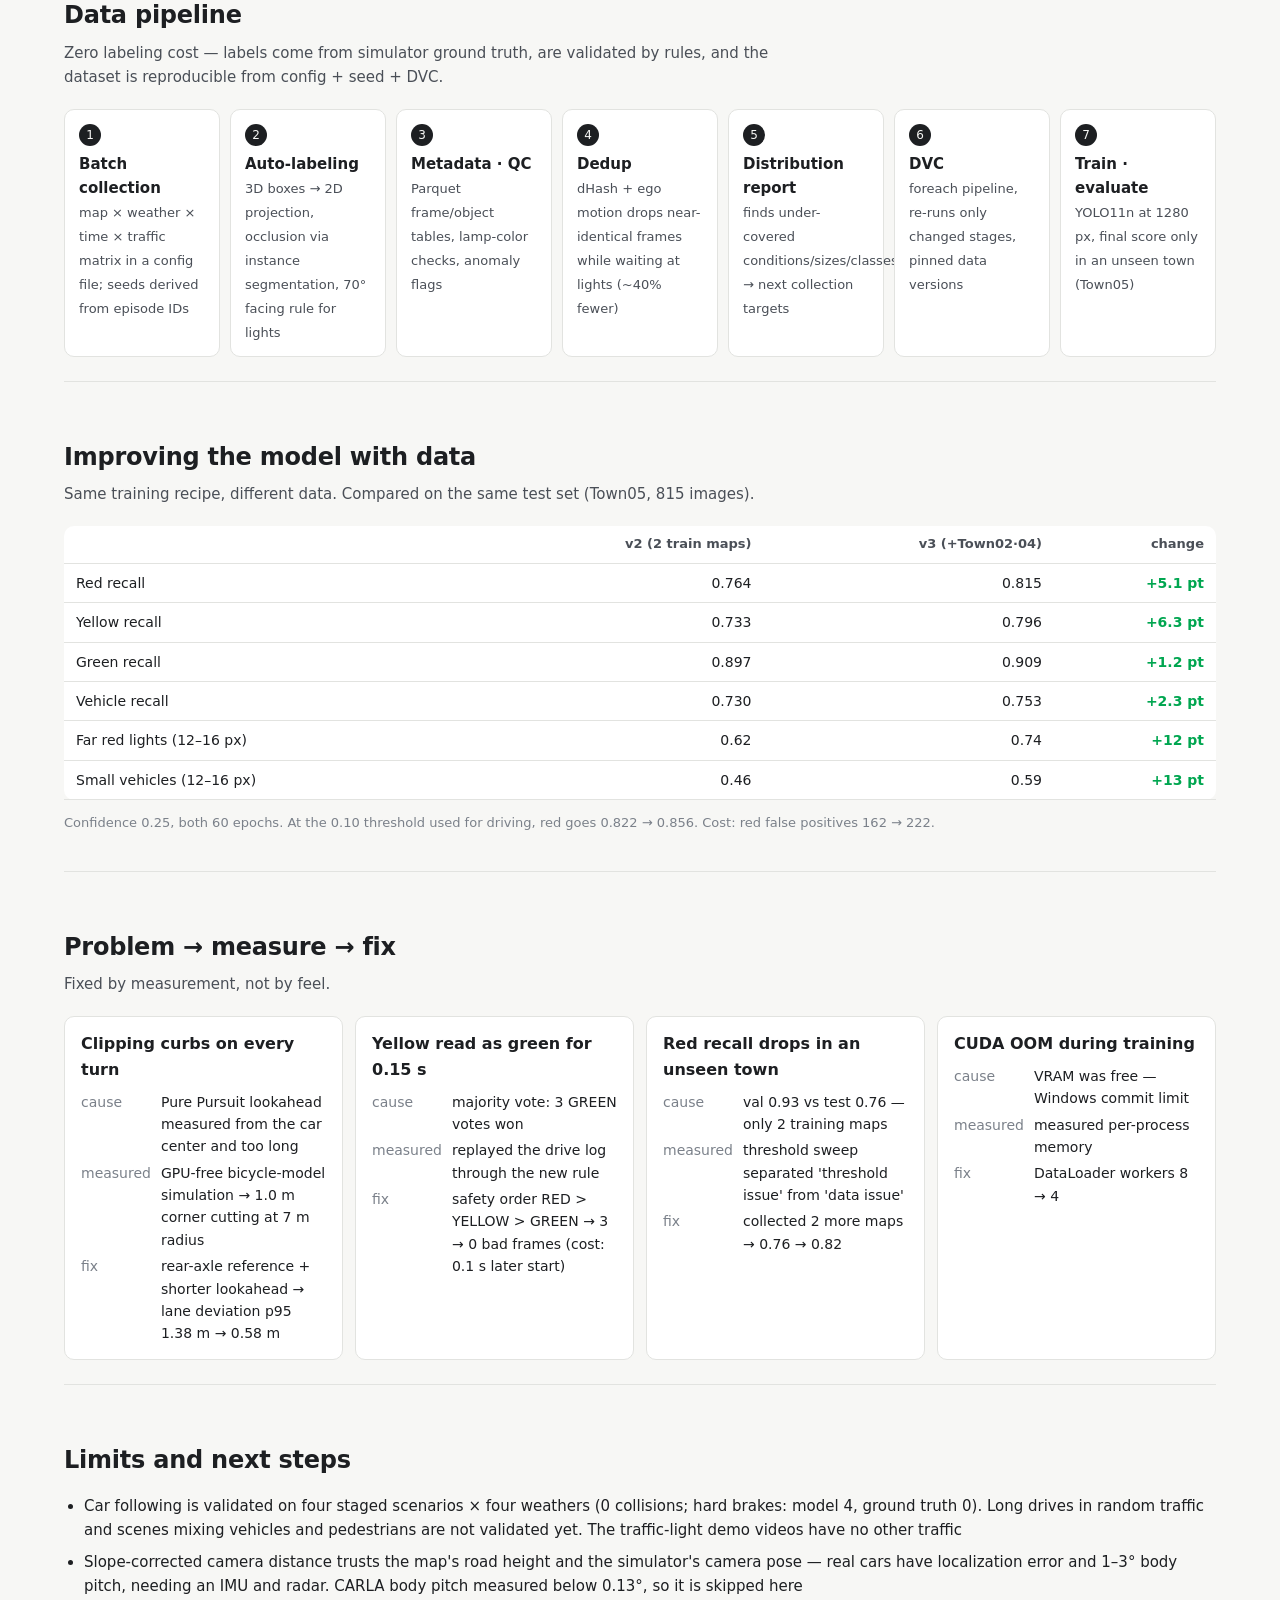
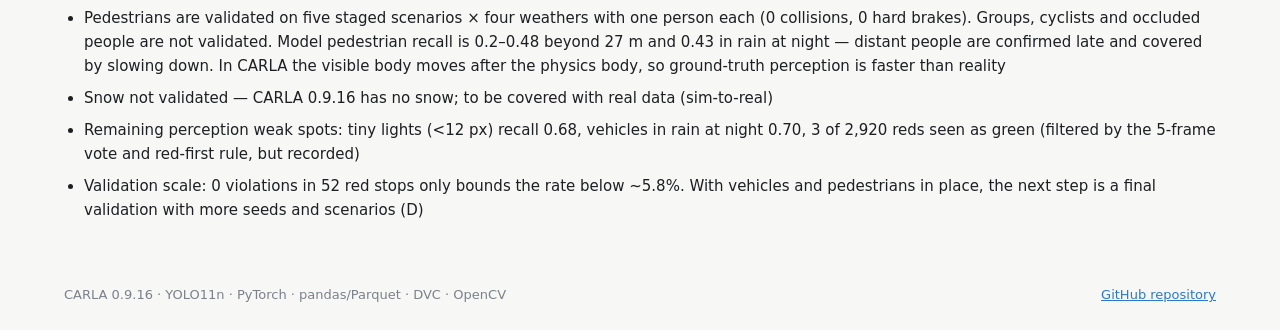
==== commit 775e8126: "체험페이지생성 결과 페이지 보행자 섹션, 브라우저 추론 데모 추가" ====
--- a/docs/index.html
+++ b/docs/index.html
@@ -14,10 +14,12 @@
     <a href="#demo" data-i18n="nav.demo"></a>
     <a href="#compare" data-i18n="nav.compare"></a>
     <a href="#acc" data-i18n="nav.acc"></a>
+    <a href="#ped" data-i18n="nav.ped"></a>
     <a href="#pipeline" data-i18n="nav.pipeline"></a>
     <a href="#data" data-i18n="nav.data"></a>
     <a href="#results" data-i18n="nav.results"></a>
     <a href="#limits" data-i18n="nav.limits"></a>
+    <a href="try.html" data-i18n="nav.try"></a>
   </nav>
   <button id="lang" class="chip" type="button" aria-label="language">EN</button>
 </header>
@@ -105,6 +107,24 @@
     <div class="cards" id="acc-cases"></div>
   </section>
 
+  <section id="ped" class="hidden">
+    <h2 data-i18n="ped.title"></h2>
+    <p class="sub" data-i18n="ped.sub"></p>
+    <div class="clips" id="ped-clips"></div>
+    <h3 class="h3" data-i18n="ped.finalTitle"></h3>
+    <div class="table-wrap"><table id="ped-final"></table></div>
+    <h3 class="h3" data-i18n="ped.evoTitle"></h3>
+    <p class="sub" data-i18n="ped.evoSub"></p>
+    <div class="table-wrap"><table id="ped-evo"></table></div>
+    <div class="cards" id="ped-cases"></div>
+    <h3 class="h3" data-i18n="ped.detTitle"></h3>
+    <p class="sub" id="ped-det-sub"></p>
+    <div class="ped-det">
+      <div class="table-wrap"><table id="ped-det"></table></div>
+      <div class="table-wrap"><table id="ped-size"></table></div>
+    </div>
+  </section>
+
   <!-- 3. 데이터 파이프라인 -->
   <section id="pipeline">
     <h2 data-i18n="pipe.title"></h2>
--- a/docs/assets/site.css
+++ b/docs/assets/site.css
@@ -14,6 +14,7 @@
   --tl-green: #00a650;
   --tl-unknown: #a0a4ab;
   --vehicle: #2a78d6;
+  --ped: #8b5cf6;
   --ego: #1d1f22;
   --radius: 10px;
   color-scheme: light;
@@ -30,13 +31,14 @@
     --road: #3a3f46;
     --road-j: #2f3339;
     --trail: #6b727b;
+    --ped: #9b72f2;
     --ego: #ffffff;
     color-scheme: dark;
   }
 }
 :root[data-theme="dark"] {
   --bg: #121416; --surface: #1b1e21; --ink: #eceef0; --ink-2: #b8bdc4; --ink-3: #868c94; --line: #2c3035;
-  --accent: #5aa0f0; --road: #3a3f46; --road-j: #2f3339; --trail: #6b727b; --ego: #ffffff; color-scheme: dark;
+  --accent: #5aa0f0; --road: #3a3f46; --road-j: #2f3339; --trail: #6b727b; --ped: #9b72f2; --ego: #ffffff; color-scheme: dark;
 }
 
 * { box-sizing: border-box; }
@@ -156,6 +158,7 @@
 
 /* cards */
 .cards { display: grid; grid-template-columns: repeat(auto-fit, minmax(260px, 1fr)); gap: 12px; }
+.ped-det { display: grid; grid-template-columns: repeat(auto-fit, minmax(300px, 1fr)); gap: 12px; align-items: start; }
 .card { background: var(--surface); border: 1px solid var(--line); border-radius: var(--radius); padding: 14px 16px; }
 .card h3 { margin: 0 0 8px; font-size: 16px; }
 .card dl { margin: 0; display: grid; grid-template-columns: auto 1fr; gap: 4px 10px; font-size: 14px; }
@@ -176,3 +179,41 @@
   .stats { grid-template-columns: 1fr 1fr; }
   .hud { font-size: 10px; }
 }
+
+/* try.html — 브라우저에서 모델 실행 */
+#try h1 { margin-top: 0; }
+.try-layout { display: grid; grid-template-columns: minmax(0, 1.8fr) minmax(0, 1fr); gap: 20px; align-items: start; }
+.try-view { position: relative; background: #000; border-radius: var(--radius); overflow: hidden; outline: 2px dashed transparent; outline-offset: -6px; }
+.try-view.over { outline-color: var(--accent); }
+#view { display: block; width: 100%; }
+.try-status {
+  position: absolute; left: 10px; top: 10px; padding: 5px 10px; border-radius: 8px; background: rgba(0,0,0,.6);
+  color: #fff; font: 12px/1.4 ui-monospace, "Cascadia Mono", Consolas, monospace; pointer-events: none;
+}
+.try-status:empty { display: none; }
+.try-conf input { width: 140px; }
+.try-conf output { font-variant-numeric: tabular-nums; min-width: 32px; color: var(--ink); }
+label.disabled { opacity: .45; cursor: default; }
+.try-counts { display: flex; flex-wrap: wrap; gap: 6px; margin-top: 10px; }
+.try-chip { display: inline-flex; align-items: center; gap: 6px; }
+.try-chip i { width: 10px; height: 10px; border-radius: 2px; display: inline-block; }
+.try-chip b { font-variant-numeric: tabular-nums; }
+.try-chip.off { opacity: .45; text-decoration: line-through; }
+.try-side .h3:first-child { margin-top: 0; }
+.thumbs { display: grid; grid-template-columns: repeat(3, 1fr); gap: 6px; }
+.thumb {
+  position: relative; padding: 0; border: 2px solid transparent; border-radius: 8px; overflow: hidden; cursor: pointer;
+  background: #000; aspect-ratio: 16 / 9;
+}
+.thumb img { width: 100%; height: 100%; object-fit: cover; display: block; }
+.thumb span {
+  position: absolute; left: 0; right: 0; bottom: 0; padding: 1px 5px; font-size: 11px; color: #fff; text-align: left;
+  background: linear-gradient(transparent, rgba(0,0,0,.75));
+}
+.thumb[aria-pressed="true"] { border-color: var(--accent); }
+.thumb:hover { border-color: var(--ink-3); }
+.upload { display: inline-block; margin-right: 8px; }
+#how { margin-top: 4px; }
+#how .card p { margin: 0; }
+@media (max-width: 900px) { .try-layout { grid-template-columns: 1fr; } }
+.try-conf-note { margin: 6px 0 0; }
